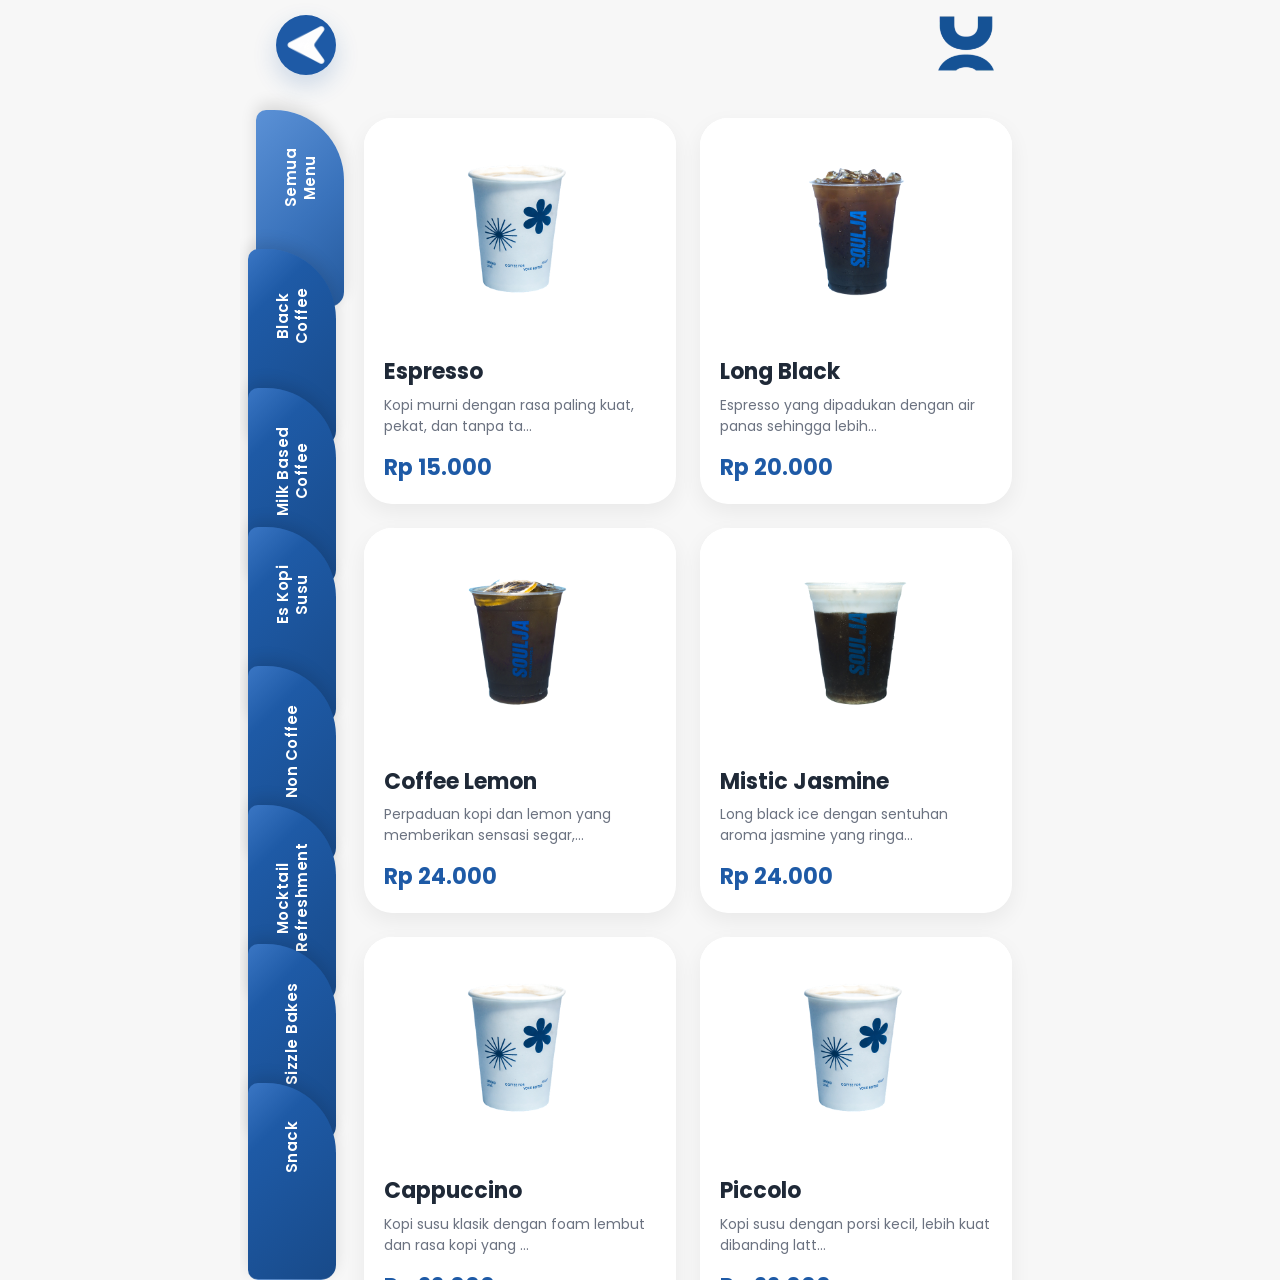
==== menu.html @ 6ae80861 "Initial commit Soulja PWA" ====
<!DOCTYPE html>
<html lang="id">

<head>

    <meta charset="UTF-8">

    <meta
        name="viewport"
        content="width=device-width, initial-scale=1.0">

    <title>SOULJA Menu</title>

    <link
        rel="stylesheet"
        href="css/global.css">

    <link
        rel="stylesheet"
        href="css/components.css">

    <link
        rel="stylesheet"
        href="css/pages/menu.css">

    <!-- Poppins -->

    <link
        rel="preconnect"
        href="https://fonts.googleapis.com">

    <link
        href="https://fonts.googleapis.com/css2?family=Poppins:wght@400;500;600;700&display=swap"
        rel="stylesheet">

    <!-- Material Icon -->

    <link
        href="https://fonts.googleapis.com/css2?family=Material+Symbols+Outlined"
        rel="stylesheet">

<link rel="manifest" href="manifest.json">

<meta name="theme-color" content="#16508B">

<link rel="apple-touch-icon"
      href="assets/icons/icon-192.png">

</head>

<body>

<div class="container menu-page">

    <!-- ==========================
         HEADER
    =========================== -->

    <header class="menu-header">
        <a
            href="index.html"
            class="back-button">
                <img src="assets/arahkiri.svg" alt="back">
        </a>

        <img
            src="assets/souljaonly.svg"
            class="logo"
            alt="Soulja">

    </header>

    <!-- ==========================
         MAIN
    =========================== -->

    <main class="menu-main">
                <!-- ==========================
             SIDEBAR
        =========================== -->

        <aside class="menu-sidebar">

            <button
                class="category-item active"
                data-category="all">

                Semua <br/>Menu

            </button>

            <button
                class="category-item"
                data-category="black-coffee">

                Black <br/>Coffee

            </button>

            <button
                class="category-item"
                data-category="milk-based-coffee">

                Milk Based <br/>Coffee

            </button>

            <button
                class="category-item"
                data-category="es-kopi-susu">

                Es Kopi <br/>Susu

            </button>

            <button
                class="category-item"
                data-category="non-coffee">

                Non Coffee

            </button>

            <button
                class="category-item"
                data-category="mocktail-refreshment">

                Mocktail <br/>Refreshment

            </button>

            <button
                class="category-item"
                data-category="coffee">

                Sizzle Bakes

            </button>

            <button
                class="category-item"
                data-category="coffee">

                Snack

            </button>

        </aside>

        <!-- ==========================
             CONTENT
        =========================== -->

        <section class="menu-content">

            <div
                id="menuGrid"
                class="menu-grid">
                            </div>

        </section>

    </main>

    <!-- ======================================
         MENU CARD TEMPLATE
         (Generated by menu.js)
    ======================================= -->

    <!--

    Struktur card yang akan dibuat oleh menu.js

    <div class="menu-card">

        <div class="menu-image">

            <img src="...">

        </div>

        <div class="menu-info">

            <h3>Long Black</h3>

            <p class="menu-description">

                Coffee

            </p>

            <div class="menu-price">

                Rp 28.000

            </div>

        </div>

    </div>

    -->
    <!-- ======================================
         END CONTENT
    ======================================= -->

</div>

<!-- ==========================================
     CROSS SELL POPUP
========================================== -->

<div id="crossSellOverlay" class="crosssell-overlay">

    <div class="crosssell-popup">

        <!-- Drag Handle -->

        <div class="crosssell-handle"></div>

        <div class="crosssell-body">

            <!-- ==========================
                 IMAGE
            =========================== -->

            <div class="crosssell-image">

                <img
                    id="crossSellImage"
                    src=""
                    alt="Cross Sell">

            </div>

            <!-- ==========================
                 CONTENT
            =========================== -->

            <div class="crosssell-content">

                <h2 id="crossSellTitle">

                    Butter Croissant

                </h2>

                <div
                    id="crossSellPrice"
                    class="crosssell-price">

                    Rp25.000

                </div>

                <p
                    id="crossSellText"
                    class="crosssell-text">

                    Pelanggan yang membeli menu
                    <b>Espresso</b>
                    biasanya juga membeli
                    <b>Butter Croissant</b>.

                </p>

            </div>

        </div>

        <!-- ==========================
             BUTTON
        =========================== -->

        <div class="crosssell-action">

            <button
                id="crossSellCancel"
                class="btn-secondary">

                Tidak, Terima Kasih

            </button>

        </div>

    </div>

</div>

<!-- ======================================
     DATABASE
====================================== -->

<script src="js/database.js"></script>

<!-- ======================================
     CORE
====================================== -->

<script src="js/storage.js"></script>

<script src="js/components.js"></script>

<!-- ======================================
     PAGE
====================================== -->

<script src="js/pages/menu.js"></script>

<script>
if ("serviceWorker" in navigator) {
    window.addEventListener("load", async () => {
        try {

            const registration =
                await navigator.serviceWorker.register("./sw.js");

            console.log("Service Worker Registered", registration);

        } catch (error) {

            console.error("Service Worker Error:", error);

        }
    });
}
</script>

</body>

</html>
---- css/global.css ----
/* ==========================================
   SOULJA DESIGN SYSTEM
   GLOBAL.CSS
========================================== */

/* ==========================================
   RESET
========================================== */

*,
*::before,
*::after{

    margin:0;
    padding:0;
    box-sizing:border-box;

}

/* ==========================================
   ROOT VARIABLES
========================================== */

:root{

    /* ===============================
       COLOR
    =============================== */

    --primary:#1E5AA6;
    --primary-light:#3A76C4;
    --primary-dark:#184A89;

    --background:#F7F7F7;
    --surface:#FFFFFF;

    --text:#1F2937;
    --text-light:#6B7280;

    --border:#DDDDDD;

    --success:#28A745;
    --danger:#DC3545;
    --warning:#FFC107;

    /* ===============================
       LAYOUT
    =============================== */

    --page-width:800px;
    --page-height:1280px;

    --container-padding:40px;

    /* ===============================
       COMPONENT
    =============================== */

    --logo-width:260px;

    --button-height:72px;
    --button-radius:40px;

    --input-height:72px;

    --icon-circle:72px;

    --card-radius:24px;

    --chip-height:42px;

    /* ===============================
       SPACING
    =============================== */

    --space-xs:8px;
    --space-sm:16px;
    --space-md:24px;
    --space-lg:36px;
    --space-xl:48px;
    --space-2xl:64px;

    /* ===============================
       SHADOW
    =============================== */

    --shadow-1:0 4px 12px rgba(0,0,0,.08);

    --shadow-2:0 10px 24px rgba(0,0,0,.12);

    --shadow-3:0 18px 28px rgba(0,0,0,.18);

    /* ===============================
       TRANSITION
    =============================== */

    --transition:.25s ease;

}

/* ==========================================
   HTML
========================================== */

html{

    scroll-behavior:smooth;

}

/* ==========================================
   BODY
========================================== */

body{

    font-family:'Poppins',sans-serif;

    background:var(--background);

    color:var(--text);

    display:flex;

    justify-content:center;

    min-height:100vh;

    overflow-x:hidden;

}

/* ==========================================
   CONTAINER
========================================== */

.container{

    width:var(--page-width);

    min-height:var(--page-height);

    background:var(--surface);

    position:relative;

    overflow-x:hidden;

}

/* ==========================================
   TYPOGRAPHY
========================================== */

h1,
h2,
h3,
h4,
h5,
h6{

    font-weight:700;

    color:var(--primary);

}

p{

    line-height:1.6;

}

small{

    color:var(--text-light);

}

/* ==========================================
   LINK
========================================== */

a{

    color:inherit;

    text-decoration:none;

}

/* ==========================================
   IMAGE
========================================== */

img{

    display:block;

    max-width:100%;

    user-select:none;

    -webkit-user-drag:none;

}

/* ==========================================
   FORM
========================================== */

button,
input,
textarea,
select{

    font-family:inherit;

}

button{

    cursor:pointer;

}

/* ==========================================
   SELECTION
========================================== */

::selection{

    background:var(--primary);

    color:white;

}

/* ==========================================
   SCROLLBAR
========================================== */

::-webkit-scrollbar{

    width:8px;

}

::-webkit-scrollbar-track{

    background:#F2F2F2;

}

::-webkit-scrollbar-thumb{

    background:#CFCFCF;

    border-radius:999px;

}

::-webkit-scrollbar-thumb:hover{

    background:#B5B5B5;

}

/* ==========================================
   UTILITY
========================================== */

.hidden{

    display:none !important;

}

.text-center{

    text-align:center;

}

.w-100{

    width:100%;

}

.h-100{

    height:100%;

}

.flex{

    display:flex;

}

.flex-center{

    display:flex;

    justify-content:center;

    align-items:center;

}

.flex-between{

    display:flex;

    justify-content:space-between;

    align-items:center;

}

.flex-column{

    display:flex;

    flex-direction:column;

}

.gap-sm{

    gap:var(--space-sm);

}

.gap-md{

    gap:var(--space-md);

}

.gap-lg{

    gap:var(--space-lg);

}
---- css/components.css ----
/* ==========================================
   SOULJA DESIGN SYSTEM
   COMPONENTS.CSS
========================================== */


/* ==========================================
   BUTTON
========================================== */

.btn{

    position:relative;

    overflow:hidden;

    display:flex;

    justify-content:center;

    align-items:center;

    gap:12px;

    width:100%;

    height:var(--button-height);

    border:none;

    border-radius:var(--button-radius);

    font-size:28px;

    font-weight:600;

    cursor:pointer;

    transition:var(--transition);

    user-select:none;

}

.btn:hover{

    transform:translateY(-3px);

}

.btn:active{

    transform:scale(.98);

}

.btn-primary{

    background:var(--primary);

    color:white;

    box-shadow:var(--shadow-2);

}

.btn-outline{

    background:white;

    color:var(--primary);

    border:2px solid var(--border);

}

.btn-icon{

    width:32px;

    height:32px;

}


/* ==========================================
   RIPPLE
========================================== */

.ripple{

    position:absolute;

    border-radius:50%;

    transform:scale(0);

    background:rgba(255,255,255,.35);

    animation:ripple .65s ease-out;

    pointer-events:none;

}


/* ==========================================
   SECTION
========================================== */

.section{

    width:100%;

    border-top:2px solid var(--border);

    padding-top:var(--space-md);

    margin-bottom:var(--space-lg);

}

.section-title{

    display:flex;

    align-items:center;

    gap:20px;

    margin-bottom:28px;

}

.section-title h2{

    font-size:24px;

    margin-bottom:4px;

}

.section-title p{

    font-size:16px;

    color:var(--text-light);

}

.circle-icon{

    width:var(--icon-circle);

    height:var(--icon-circle);

    border-radius:50%;

    background:var(--primary);

    display:flex;

    justify-content:center;

    align-items:center;

    flex-shrink:0;

}

.circle-icon img{

    width:36px;

}


/* ==========================================
   OPTION CARD
========================================== */

.option-card{

    background:white;

    border:2px solid var(--border);

    border-radius:var(--card-radius);

    min-height:130px;

    display:flex;

    flex-direction:column;

    justify-content:center;

    align-items:center;

    gap:12px;

    cursor:pointer;

    transition:var(--transition);

    color:var(--primary);

}

.option-card img{

    width:54px;

}

.option-card span{

    font-size:22px;

    font-weight:600;

}

.option-card:hover{

    transform:translateY(-4px);

    box-shadow:var(--shadow-2);

}

.option-card.active{

    background:var(--primary);

    color:white;

    border-color:var(--primary);

}


/* ==========================================
   MOOD CARD
========================================== */



.mood-card:hover{

    transform:translateY(-4px);

    box-shadow:var(--shadow-2);

}

.mood-card.active{

    background:var(--primary);

    color:white;

    border-color:var(--primary);

}


/* ==========================================
   GENDER CARD
========================================== */



.gender-card:hover{

    transform:translateY(-3px);

}


/* ==========================================
   CHIP
========================================== */

.chip{

    display:flex;

    align-items:center;

    gap:8px;

    height:var(--chip-height);

    padding:0 18px;

    border:2px solid var(--border);

    border-radius:999px;

    background:white;

    color:var(--primary);

    font-size:15px;

    font-weight:600;

    cursor:pointer;

    transition:var(--transition);

}

.chip img{

    width:18px;

    height:18px;

}

.chip:hover{

    transform:translateY(-2px);

}

.chip.active{

    background:var(--primary);

    color:white;

    border-color:var(--primary);

}


/* ==========================================
   INPUT
========================================== */

.textbox{

    width:100%;

    height:var(--input-height);

    padding:0 20px;

    border:2px solid var(--border);

    border-radius:18px;

    background:white;

    font-size:20px;

    outline:none;

    transition:var(--transition);

}

.textbox:focus{

    border-color:var(--primary);

    box-shadow:0 0 0 4px rgba(30,90,166,.12);

}


/* ==========================================
   PRODUCT CARD
========================================== */

.product-card{

    background:white;

    border-radius:var(--card-radius);

    overflow:hidden;

    box-shadow:var(--shadow-1);

    transition:var(--transition);

}

.product-card:hover{

    transform:translateY(-5px);

    box-shadow:var(--shadow-2);

}
---- css/pages/menu.css ----
/* ==========================================
   MENU PAGE
========================================== */

.menu-page{

    display:flex;
    position: relative;

    flex-direction:column;

    background:#F7F7F7;

    width:800px;

    height:1280px;

    overflow:hidden;

}

/* ==========================================
   HEADER
========================================== */

.menu-header{

    height:90px;

    padding:0 36px;

    display:flex;

    justify-content:space-between;

    align-items:center;

    background:var(--background);

    box-shadow:none;
    border:none;

}

.menu-header .logo{

    width:75px;

    height:auto;

}

.back-button{

    width:60px;

    height:60px;

    border-radius:50%;

    background:var(--primary);

    display:flex;

    justify-content:center;

    align-items:center;

    text-decoration:none;

    box-shadow:0 10px 24px rgba(30,90,166,.20);

    transition:.25s;

}

.back-button:hover{

    transform:translateY(-2px);

    box-shadow:0 14px 30px rgba(30,90,166,.28);

}

.back-button:active{

    transform:scale(.96);

}

.back-button .material-symbols-outlined{

    font-size:34px;

    color:#FFFFFF;

}

/* ==========================================
   MAIN
========================================== */

.menu-main{

    flex:1;

    display:flex;

    overflow:hidden;

}

/* ==========================================
   SIDEBAR
========================================== */

.menu-sidebar{

    width:96px;

    background:transparent;

    display:flex;

    flex-direction:column;

    align-items:flex-end;

    justify-content:flex-start;

    padding-top:20px;

}

/* ==========================================
   CATEGORY
========================================== */

.category-item{

    width:88px;

    height:300px;

    padding-top: 10px;
    padding-bottom: 38px;

    border:none;

    border-radius:15px 10px 10px 70px;

    background:linear-gradient(
        315deg,
        #3A76C4 0%,
        #1E5AA6 25%,
        #184A89 100%
    );

    color:#FFFFFF;

    cursor:pointer;

    display:flex;

    justify-content:flex-end;

    align-items:center;

    writing-mode:vertical-rl;

    transform:rotate(180deg);

    font-size:15px;

    font-weight:600;

    line-height: 1.3;

    letter-spacing:.5px;

    transition:.25s;

    position:relative;

    z-index:1;
    box-shadow:

        0 6px 16px rgba(0,0,0,.12);
     border-top:1px solid rgba(255,255,255,.18);    

}

.category-item + .category-item{

    margin-top:-58px;

}

.category-item:hover{

    background:linear-gradient(
        315deg,
        #5B91D6 0%,
        #3A73BC 55%,
        #255A9D 100%
    );

    transform:rotate(180deg) translateX(-6px);

    transition:.2s ease;

}

.category-item.active{

    background:linear-gradient(
        315deg,
        #5B91D6 0%,
        #3A73BC 55%,
        #255A9D 100%
    );

    transform:rotate(180deg) translateX(-8px);

}

.category-item.active:hover{

    background:linear-gradient(

        315deg,
        #5B91D6 0%,
        #3A73BC 55%,
        #255A9D 100%

    );

}

.category-item.active .category-text{

    color:#FFFFFF;

}
/* ==========================================
   CONTENT
========================================== */

.menu-content{

    flex:1;

    padding:28px;

    overflow-y:auto;

    overflow-x:hidden;

}

.menu-content::-webkit-scrollbar{

    width:8px;

}

.menu-content::-webkit-scrollbar-thumb{

    background:#D5D5D5;

    border-radius:999px;

}

/* ==========================================
   GRID
========================================== */

.menu-grid{

    display:grid;

    grid-template-columns:repeat(2,1fr);

    gap:24px;

    align-content:start;

}

/* ==========================================
   MENU CARD
========================================== */

.menu-card{

    background:#FFFFFF;

    border-radius:28px;

    overflow:hidden;

    cursor:pointer;

    transition:.25s;

    box-shadow:0 8px 22px rgba(0,0,0,.06);

}

.menu-card:hover{

    transform:translateY(-5px);

    box-shadow:0 14px 30px rgba(0,0,0,.12);

}

/* ==========================================
   IMAGE
========================================== */

.menu-image{

    width:100%;

    height:220px;

    background:#FFFFFF;

    display:flex;

    justify-content:center;

    align-items:center;

}

.menu-image img{

    width:170px;

    height:170px;

    object-fit:contain;

    transition:.3s;

}

.menu-card:hover .menu-image img{

    transform:scale(1.08);

}

/* ==========================================
   INFO
========================================== */

.menu-info{

    padding:20px;

}

/* ==========================================
   NAME
========================================== */

.menu-info h3{

    font-size:22px;

    font-weight:700;

    color:var(--text);

    line-height:1.3;

    margin-bottom:8px;

}

/* ==========================================
   CATEGORY
========================================== */

.menu-info .menu-category{

    font-size:14px;

    color:var(--text-light);

    margin-bottom:12px;

}

/* ==========================================
   DESCRIPTION
========================================== */
.menu-description{

    font-size:14px;

    color:var(--text-light);

    line-height:1.5;

    height:42px;

    overflow:hidden;

    display:-webkit-box;

    -webkit-line-clamp:2;
    line-clamp: 2;

    -webkit-box-orient:vertical;

    margin-bottom:14px;

}

/* ==========================================
   PRICE
========================================== */

.menu-price{

    font-size:22px;

    font-weight:700;

    color:var(--primary);

}
/* ==========================================
   MENU BADGE
========================================== */

.menu-badge{

    position:absolute;

    top:14px;

    left:14px;

    padding:6px 12px;

    border-radius:999px;

    background:#FFB800;

    color:#FFFFFF;

    font-size:12px;

    font-weight:600;

    z-index:5;

}

.menu-badge.featured{

    background:var(--primary);

}

.menu-badge.bestseller{

    background:#FF8A00;

}

/* ==========================================
   CARD POSITION
========================================== */

.menu-card{

    position:relative;

}

/* ==========================================
   CARD HOVER
========================================== */

.menu-card:hover .menu-info h3{

    color:var(--primary);

}

.menu-card:hover .menu-price{

    transform:scale(1.03);

}

.menu-price{

    transition:.25s;

}

/* ==========================================
   APPEAR ANIMATION
========================================== */

.menu-card{

    opacity:0;

    transform:translateY(25px);

    animation:fadeMenu .45s ease forwards;

}

.menu-card:nth-child(1){animation-delay:.05s;}

.menu-card:nth-child(2){animation-delay:.10s;}

.menu-card:nth-child(3){animation-delay:.15s;}

.menu-card:nth-child(4){animation-delay:.20s;}

.menu-card:nth-child(5){animation-delay:.25s;}

.menu-card:nth-child(6){animation-delay:.30s;}

.menu-card:nth-child(7){animation-delay:.35s;}

.menu-card:nth-child(8){animation-delay:.40s;}

@keyframes fadeMenu{

    from{

        opacity:0;

        transform:translateY(24px);

    }

    to{

        opacity:1;

        transform:translateY(0);

    }

}

/* ==========================================
   SCROLL BEHAVIOR
========================================== */

.menu-content{

    scroll-behavior:smooth;

}

/* ==========================================
   SELECTION
========================================== */

::selection{

    background:var(--primary);

    color:#FFFFFF;

}
/* ==========================================
   TABLET LAYOUT (800 x 1280)


@media screen and (max-width:900px){

    .menu-page{

        width:100%;

        height:100vh;

    }

    .menu-header{

        padding:0 24px;

    }

    .menu-sidebar{

        width:130px;

    }

    .menu-content{

        padding:20px;

    }

    .menu-grid{

        gap:20px;

    }

    .menu-image{

        height:200px;

    }

    .menu-image img{

        width:150px;

        height:150px;

    }

}
========================================== */
/* ==========================================
   MOBILE
========================================== */

@media screen and (max-width:600px){

    .menu-main{

        flex-direction:column;

    }

    .menu-sidebar{

        width:100%;

        height:110px;

        flex-direction:row;

        justify-content:flex-start;

        overflow-x:auto;

        overflow-y:hidden;

        border-right:none;

        border-bottom:1px solid #ECECEC;

        padding:12px;

    }

    .menu-sidebar::-webkit-scrollbar{

        display:none;

    }

    .category-item{

        min-width:90px;

        height:82px;

        flex-shrink:0;

    }

    .menu-content{

        padding:18px;

    }

    .menu-grid{

        grid-template-columns:1fr;

    }

}

/* ==========================================
   SCROLLBAR
========================================== */

.menu-content::-webkit-scrollbar{

    width:8px;

}

.menu-content::-webkit-scrollbar-track{

    background:transparent;

}

.menu-content::-webkit-scrollbar-thumb{

    background:#D8D8D8;

    border-radius:999px;

}

.menu-content::-webkit-scrollbar-thumb:hover{

    background:#BEBEBE;

}

/* ==========================================
   IMAGE PLACEHOLDER
========================================== */

.menu-image{

    overflow:hidden;

}

.menu-image img{

    user-select:none;

    -webkit-user-drag:none;

}

/* ==========================================
   SMOOTH TRANSITION
========================================== */

.category-item,

.menu-card,

.menu-image img,

.menu-price,

.menu-info h3{

    transition:.25s;

}

/* ==========================================
   CROSS SELL
========================================== */

.crosssell-overlay{

    position:absolute;
    inset: 0;
    width:100%;
    height:100%;
    display:flex;

    justify-content:center;

    align-items:flex-end;

    background:transparent;
    pointer-events: none;
    opacity:0;
    transition:.25s ease;

    z-index:9999;

}

.crosssell-overlay.show{

    opacity:1;
    pointer-events: none;

}

.crosssell-popup{
    pointer-events: auto;
    border:3px solid #1e5aa6;

    width:74%;
    margin-bottom: 16px;
    background:#FFFFFF;

    border-radius:28px;

    padding:16px 20px 18px;

    transform:translateY(100%);

    transition:
    transform .25s,
    opacity .25s;

    box-shadow:0 -10px 40px rgba(0,0,0,.15);

}

.crosssell-overlay.show .crosssell-popup{

    transform:translateY(0);

}

/* ==========================================
   HANDLE
========================================== */

.crosssell-handle{

    width:60px;

    height:5px;

    border-radius:999px;

    background:#BFD3F3;

    margin:0 auto 26px;

}

/* ==========================================
   BODY
========================================== */

.crosssell-body{

    display:flex;

    gap:16px;

    align-items:center;
    padding:0 14px;

}

/* ==========================================
   IMAGE
========================================== */

.crosssell-image{
    flex:0 0 90px;

    width:90px;

    height:90px;
    display:flex;

    justify-content:center;

    align-items:center;

    padding-left:18px;
}

.crosssell-image img{

    width:90px;

    height:90px;

    object-fit:contain;

}

/* ==========================================
   CONTENT
========================================== */

.crosssell-content{
    flex: 1;

}

.crosssell-content h2{

    font-size:18px;
    font-weight: 700;
    margin-bottom: 4px;

    color:#1E5AA6;

    line-height:1.2;
text-align: left;
}

.crosssell-price{
text-align: left;
    font-size:17px;

    font-weight:700;

    color:#1E5AA6;

    margin-bottom:8px;

}

.crosssell-text{
text-align: left;
    font-size:13px;

    line-height:1.5;

    color:#666;

}

.crosssell-text b{

    color:#222;

}

/* ==========================================
   BUTTON
========================================== */

.crosssell-action{

    margin-top:14px;

    display:flex;

    gap:18px;

}

.crosssell-action button{

    flex:1;

    height:42px;

    border:none;

    border-radius:12px;

    font-size:14px;

    font-weight:600;

    cursor:pointer;

    transition:.25s;

}

/* Tidak Terima Kasih */

.btn-secondary{

    background:#1E5AA6;

    color:#FFFFFF;

}

.btn-secondary:hover{

    background:#184A89;

}

/* Lihat Menu */

.btn-primary{

    background:#FFFFFF;

    color:#1E5AA6;

    border:2px solid #1E5AA6;

}

.btn-primary:hover{

    background:#F5F8FC;

}

/* ==========================================
   RESPONSIVE
========================================== */

@media (max-width:800px){

    .crosssell-overlay{

        width:100%;

    }

    .crosssell-body{

        grid-template-columns:1fr;

        text-align:center;

    }

    .crosssell-image{

        height:180px;

    }

    .crosssell-action{

        flex-direction:column;

    }

}
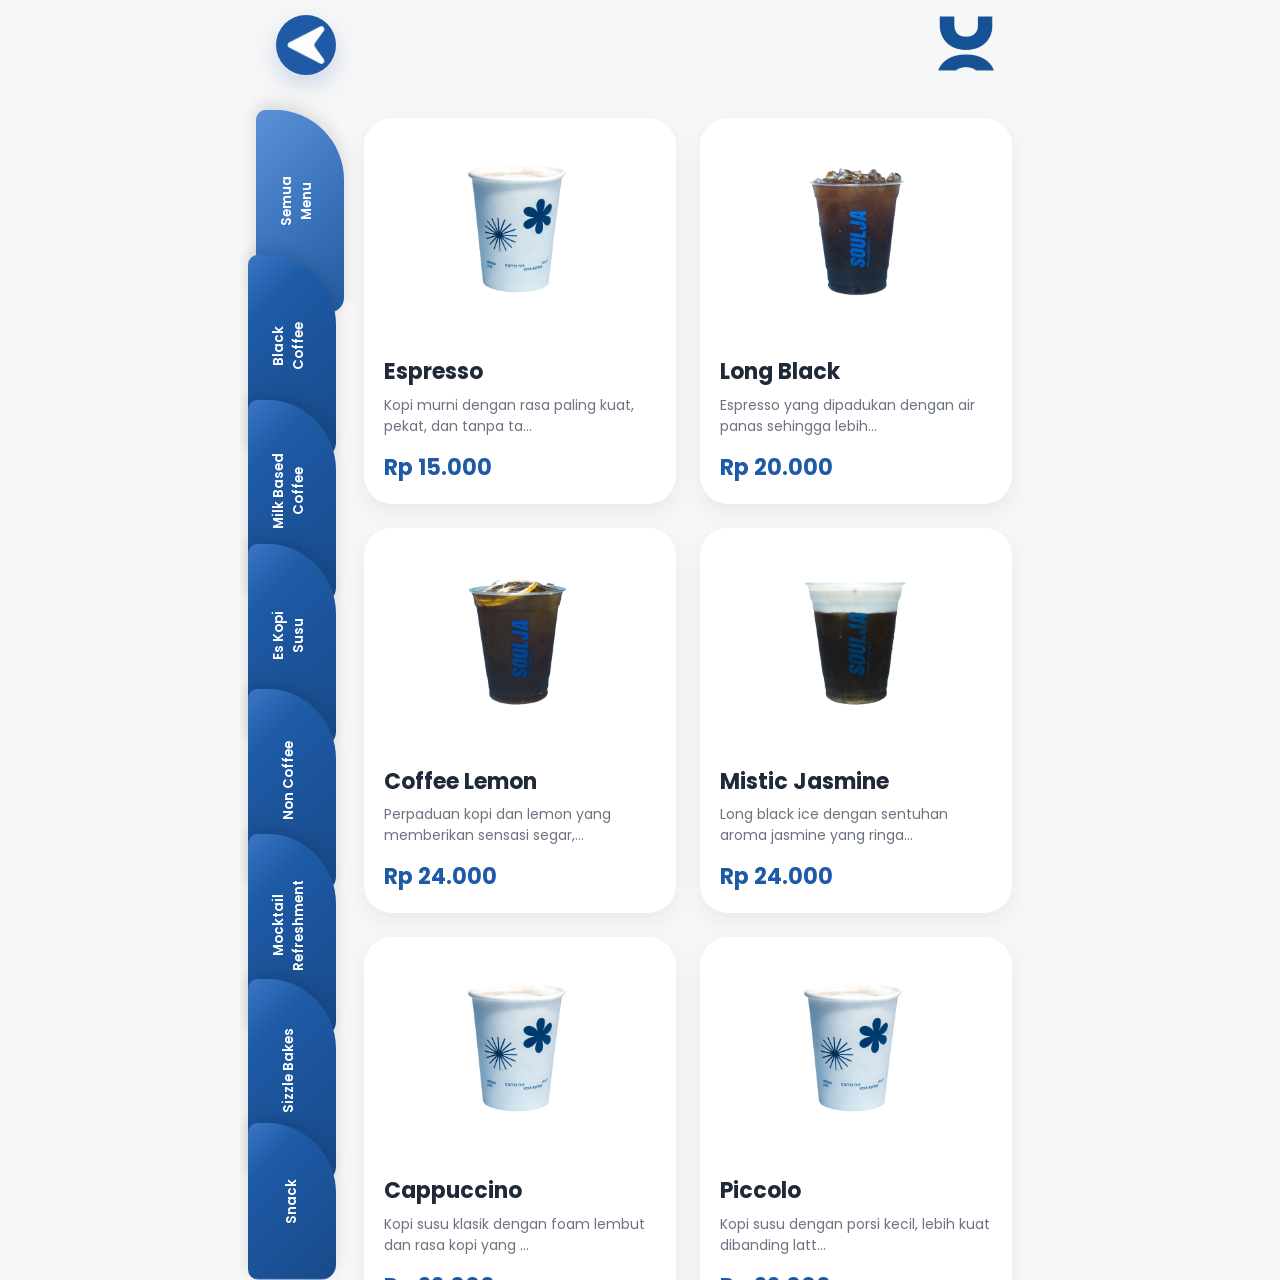
==== commit d1734bb2: "Merge pull request #1 from aknz20/kenza Update menu category text position" ====
--- a/menu.html
+++ b/menu.html
@@ -84,40 +84,45 @@
             <button
                 class="category-item active"
                 data-category="all">
-
+            <span class="category-text">
                 Semua <br/>Menu
+            </span>
 
             </button>
 
             <button
                 class="category-item"
                 data-category="black-coffee">
-
+            <span class="category-text">
                 Black <br/>Coffee
-
+            </span>
             </button>
 
             <button
                 class="category-item"
                 data-category="milk-based-coffee">
 
+            <span class="category-text">
                 Milk Based <br/>Coffee
-
+            </span>
             </button>
 
             <button
                 class="category-item"
                 data-category="es-kopi-susu">
 
+            <span class="category-text">
                 Es Kopi <br/>Susu
-
+            </span>
             </button>
 
             <button
                 class="category-item"
                 data-category="non-coffee">
 
+             <span class="category-text">
                 Non Coffee
+            </span>
 
             </button>
 
@@ -125,16 +130,18 @@
                 class="category-item"
                 data-category="mocktail-refreshment">
 
+            <span class="category-text">
                 Mocktail <br/>Refreshment
-
+            </span>
             </button>
 
             <button
                 class="category-item"
                 data-category="coffee">
 
+            <span class="category-text">
                 Sizzle Bakes
-
+            </span>
             </button>
 
             <button
--- a/css/pages/menu.css
+++ b/css/pages/menu.css
@@ -142,8 +142,9 @@
 
     height:300px;
 
-    padding-top: 10px;
-    padding-bottom: 38px;
+    padding: 8px 4px;
+
+    box-sizing: border-box;
 
     border:none;
 
@@ -162,23 +163,29 @@
 
     display:flex;
 
-    justify-content:flex-end;
+    justify-content:center;
 
     align-items:center;
 
+    text-align:center;
+
     writing-mode:vertical-rl;
 
     transform:rotate(180deg);
 
-    font-size:15px;
+    font: size 16px;
 
     font-weight:600;
 
-    line-height: 1.3;
-
-    letter-spacing:.5px;
+    line-height: 1.5;
+
+    letter-spacing:0;
 
     transition:.25s;
+
+    white-space: normal;
+
+    overflow-wrap: normal;
 
     position:relative;
 
@@ -239,8 +246,29 @@
 
 .category-item.active .category-text{
 
-    color:#FFFFFF;
-
+    color:#FFFFFF;}
+
+.category-item:last-child {
+    height: 230px;
+
+}
+
+.category-item .category-text {
+    display: block;
+    text-align: center;
+    transform: translateY(-8px);
+}
+
+/* Geser teks kategori selain Snack */
+.category-item:not(:last-child) .category-text {
+    position: relative;
+    top: 10px;
+    right: -3px;
+}
+
+
+.category-item:not(:last-child) .category-text {
+    transform: translateX(0px);
 }
 /* ==========================================
    CONTENT
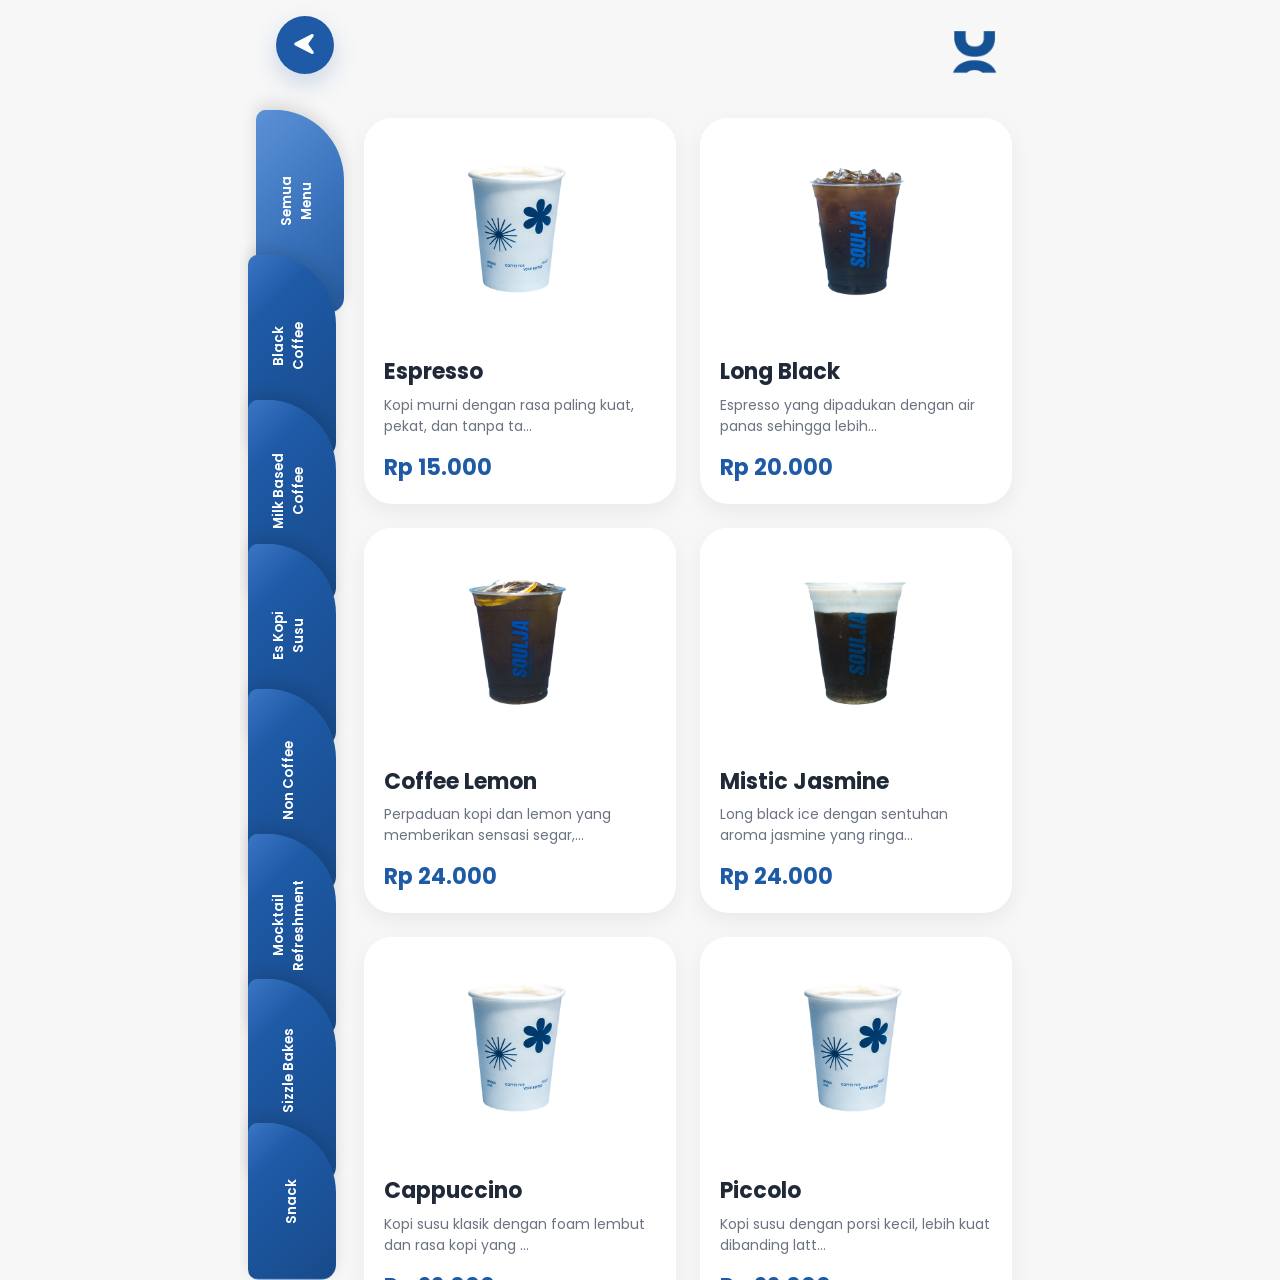
==== commit e5323cd6: "Merge pull request #4 from aknz20/kenza Use circle-icon for menu back button" ====
--- a/menu.html
+++ b/menu.html
@@ -57,18 +57,17 @@
     =========================== -->
 
     <header class="menu-header">
-        <a
-            href="index.html"
-            class="back-button">
-                <img src="assets/arahkiri.svg" alt="back">
+    <div class="circle-icon">
+        <a href="index.html">
+            <img src="assets/arahkiri.svg" alt="Kembali">
         </a>
-
-        <img
-            src="assets/souljaonly.svg"
-            class="logo"
-            alt="Soulja">
-
-    </header>
+    </div>
+
+    <img
+        src="assets/souljaonly.svg"
+        class="logo"
+        alt="Soulja">
+</header>
 
     <!-- ==========================
          MAIN
--- a/css/pages/menu.css
+++ b/css/pages/menu.css
@@ -42,58 +42,54 @@
 
 }
 
-.menu-header .logo{
-
-    width:75px;
-
-    height:auto;
-
-}
-
-.back-button{
-
-    width:60px;
-
-    height:60px;
-
-    border-radius:50%;
-
-    background:var(--primary);
-
-    display:flex;
-
-    justify-content:center;
-
-    align-items:center;
-
-    text-decoration:none;
-
-    box-shadow:0 10px 24px rgba(30,90,166,.20);
-
-    transition:.25s;
-
-}
-
-.back-button:hover{
-
-    transform:translateY(-2px);
-
-    box-shadow:0 14px 30px rgba(30,90,166,.28);
-
-}
-
-.back-button:active{
-
-    transform:scale(.96);
-
-}
-
-.back-button .material-symbols-outlined{
-
-    font-size:34px;
-
-    color:#FFFFFF;
-
+.menu-header .logo {
+    width: 58px;
+    height: auto;
+    position: relative;
+    top: 8px;
+}
+
+/* Back button - halaman menu */
+.menu-header .circle-icon {
+    width: 58px;
+    height: 58px;
+    border-radius: 50%;
+    background: var(--primary);
+    display: flex;
+    align-items: center;
+    justify-content: center;
+    padding: 0;
+    box-sizing: border-box;
+    flex-shrink: 0;
+    box-shadow: 0 10px 24px rgba(30, 90, 166, .20);
+    transition: .25s;
+}
+
+.menu-header .circle-icon a {
+    width: 100%;
+    height: 100%;
+    display: flex;
+    align-items: center;
+    justify-content: center;
+    text-decoration: none;
+}
+
+.menu-header .circle-icon img {
+    width: 32px;
+    height: 32px;
+    max-width: none;
+    object-fit: contain;
+    display: block;
+    flex-shrink: 0;
+    transform: translate(-1px, -1px);
+}
+
+.menu-header .circle-icon:hover {
+    transform: translateY(-2px);
+}
+
+.menu-header .circle-icon:active {
+    transform: scale(.96);
 }
 
 /* ==========================================
@@ -796,7 +792,7 @@
 
 .crosssell-overlay{
 
-    position:absolute;
+    position:fixed;
     inset: 0;
     width:100%;
     height:100%;
@@ -806,6 +802,8 @@
 
     align-items:flex-end;
 
+    padding: 0 16px 8px;
+    box-sizing: border-box;
     background:transparent;
     pointer-events: none;
     opacity:0;
@@ -824,15 +822,16 @@
 
 .crosssell-popup{
     pointer-events: auto;
-    border:3px solid #1e5aa6;
-
-    width:74%;
-    margin-bottom: 16px;
+    border:2px solid #1e5aa6;
+
+    width: min(540px, calc(100% - 32px));
+    box-sizing: border-box;
+    margin: 0 0 0 80px;
     background:#FFFFFF;
 
-    border-radius:28px;
-
-    padding:16px 20px 18px;
+    border-radius:22px;
+
+    padding:14px 16px 14px;
 
     transform:translateY(100%);
 
@@ -876,10 +875,10 @@
 
     display:flex;
 
-    gap:16px;
+    gap:18px;
 
     align-items:center;
-    padding:0 14px;
+    padding:0 4px;
 
 }
 
@@ -899,7 +898,7 @@
 
     align-items:center;
 
-    padding-left:18px;
+    padding-left:0px;
 }
 
 .crosssell-image img{
